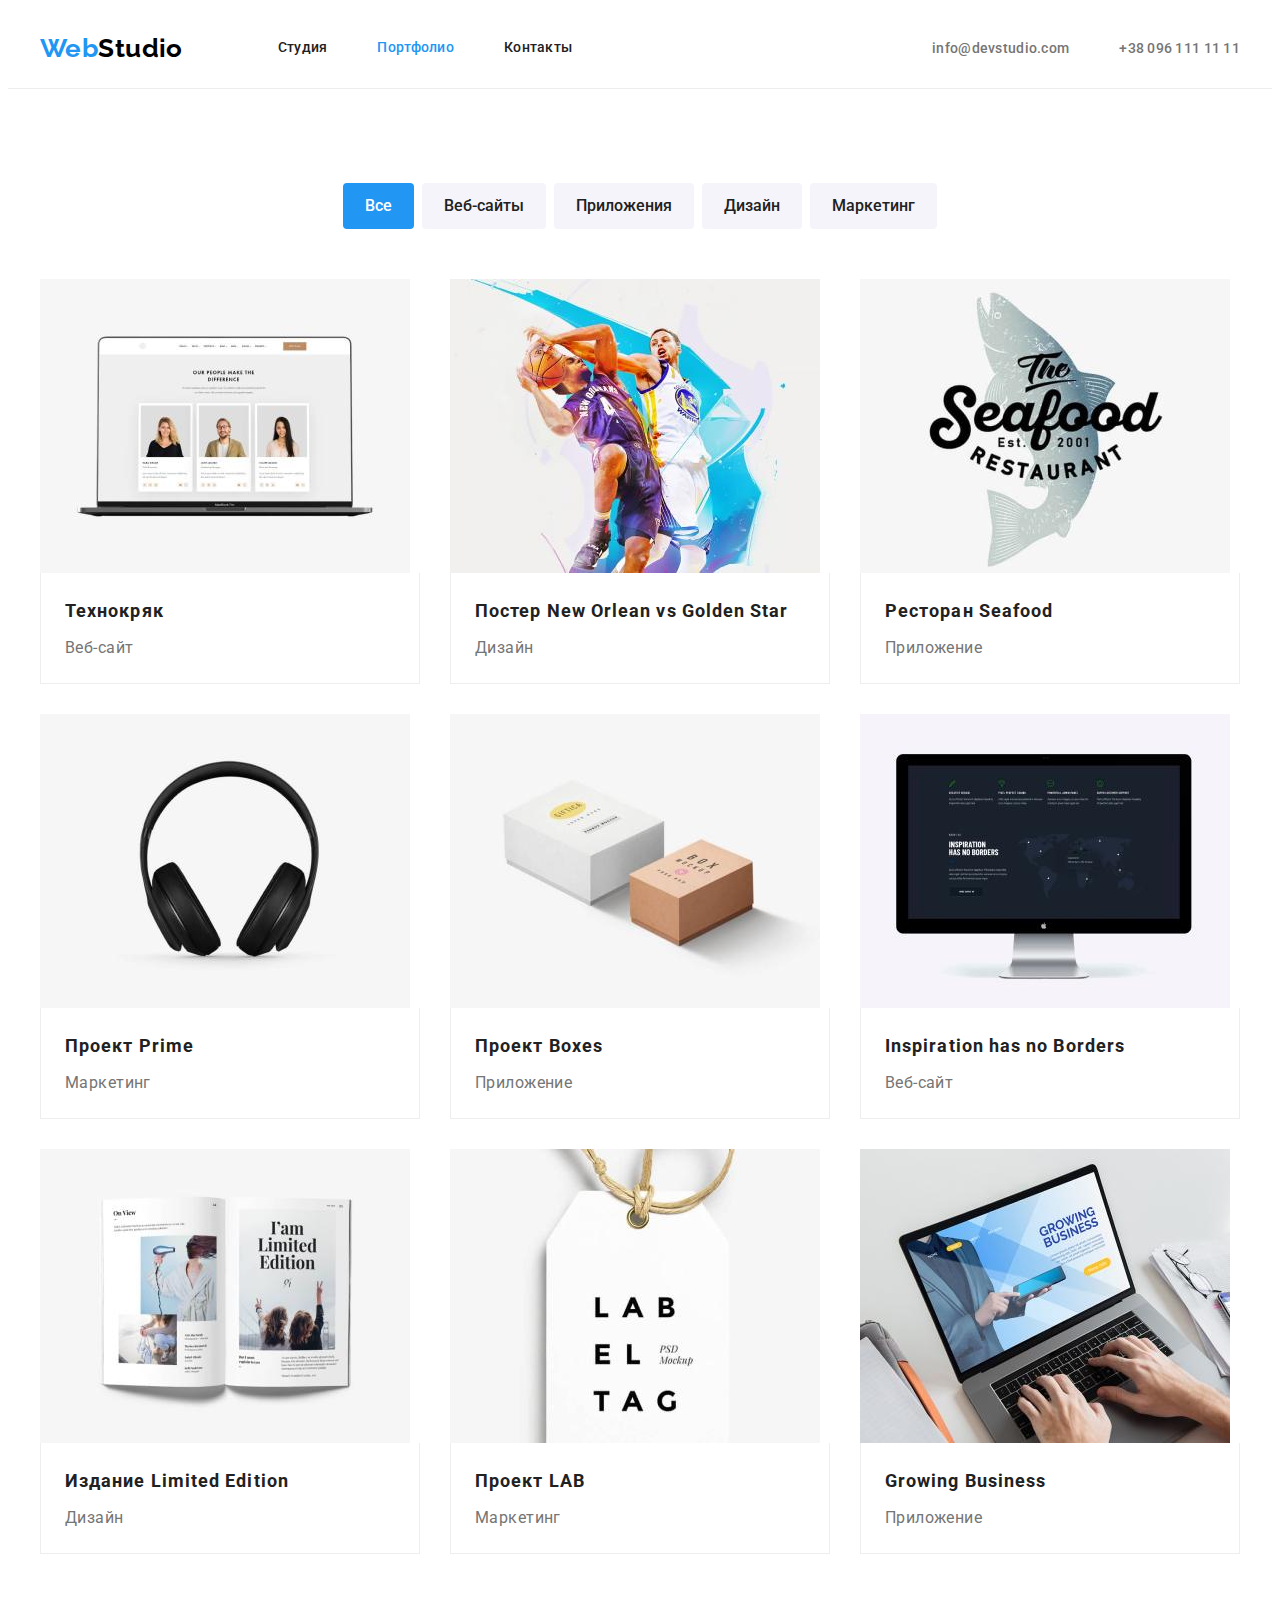
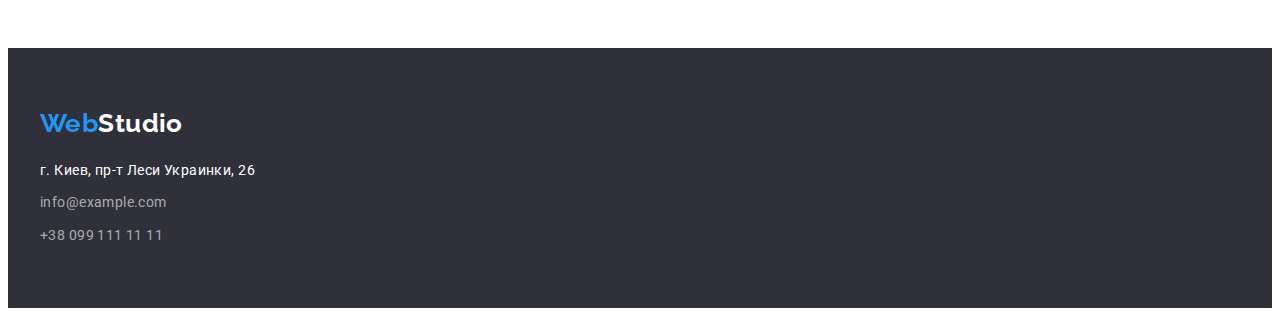
==== portfolio.html @ 662a6ba1 "Скопіювала файли попередньої роботи" ====
<!DOCTYPE html>
<html lang="ru">
  <head>
    <meta http-equiv="X-UA-Compatible" content="IE=edge" />
    <meta name="viewport" content="width=device-width, initial-scale=1.0" />
    <meta charset="UTF-8" />
    <title>Портфолио</title>
    <link rel="preconnect" href="https://fonts.googleapis.com" />
    <link rel="preconnect" href="https://fonts.gstatic.com" crossorigin />
    <link
      href="https://fonts.googleapis.com/css2?family=Raleway:wght@700&family=Roboto:wght@400;500;700;900&display=swap"
      rel="stylesheet"
    />
    <link
      rel="stylesheet"
      href="https://cdnjs.cloudflare.com/ajax/libs/modern-normalize/1.1.0/modern-normalize.min.css"
      integrity="sha512-wpPYUAdjBVSE4KJnH1VR1HeZfpl1ub8YT/NKx4PuQ5NmX2tKuGu6U/JRp5y+Y8XG2tV+wKQpNHVUX03MfMFn9Q=="
      crossorigin="anonymous"
      referrerpolicy="no-referrer"
    />
    <link rel="stylesheet" href="css/styles.css" />
  </head>

  <body>
    <header class="header">
      <div class="container header-container">
        <nav class="header-navigation">
          <a class="header-logo link" href="./index.html"
            >Web<span class="header-logo-black">Studio</span></a
          >
          <ul class="header-list list">
            <li class="header-item">
              <a class="header-link link" href="./index.html">Студия</a>
            </li>
            <li class="header-item">
              <a class="header-link link current" href="./portfolio.html"
                >Портфолио</a
              >
            </li>
            <li class="header-item">
              <a class="header-link link" href="">Контакты</a>
            </li>
          </ul>
        </nav>

        <ul class="header-contacts-list list">
          <li class="header-contacts-item">
            <a
              class="header-contacts-link link"
              href="mailto:info@devstudio.com"
              >info@devstudio.com</a
            >
          </li>
          <li class="header-contacts-item">
            <a class="header-contacts-link link" href="tel:+380961111111"
              >+38 096 111 11 11</a
            >
          </li>
        </ul>
      </div>
    </header>

    <main>
      <section class="projects section">
        <div class="container">
          <h1 class="visually-hidden">Портфолио Студии</h1>

          <h2 class="visually-hidden">Реализованные проекты</h2>

          <ul class="projects-btn-list list">
            <li class="projects-btn-item">
              <button class="projects-btn btn current" type="button">
                Все
              </button>
            </li>
            <li class="projects-btn-item">
              <button class="projects-btn btn" type="button">Веб-сайты</button>
            </li>
            <li class="projects-btn-item">
              <button class="projects-btn btn" type="button">Приложения</button>
            </li>
            <li class="projects-btn-item">
              <button class="projects-btn btn" type="button">Дизайн</button>
            </li>
            <li class="projects-btn-item">
              <button class="projects-btn btn" type="button">Маркетинг</button>
            </li>
          </ul>

          <ul class="projects-page-list list">
            <li class="projects-page-item">
              <a
                class="link"
                href=""
                target="_blank"
                rel="nofollow noopener noreferrer"
              >
                <img
                  src="./images/1-website-technocrack.jpg"
                  alt="Веб-сайт Технокряк"
                  width="370"
                  height="294"
                />
                <div class="projects-item-bottom">
                  <h3 class="projects-page-title">Технокряк</h3>
                  <p class="projects-page-text">Веб-сайт</p>
                </div>
              </a>
            </li>
            <li class="projects-page-item">
              <a
                class="link"
                href=""
                target="_blank"
                rel="nofollow noopener noreferrer"
              >
                <img
                  src="./images/2-design-poster.jpg"
                  alt="Дизайн постера"
                  width="370"
                  height="294"
                />
                <div class="projects-item-bottom">
                  <h3 class="projects-page-title">
                    Постер
                    <span lang="en">New Orlean vs Golden Star</span>
                  </h3>
                  <p class="projects-page-text">Дизайн</p>
                </div>
              </a>
            </li>
            <li class="projects-page-item">
              <a
                class="link"
                href=""
                target="_blank"
                rel="nofollow noopener noreferrer"
              >
                <img
                  src="./images/3-app-restaurant.jpg"
                  alt="Приложение ресторана"
                  width="370"
                  height="294"
                />
                <div class="projects-item-bottom">
                  <h3 class="projects-page-title">
                    Ресторан
                    <span lang="en">Seafood</span>
                  </h3>
                  <p class="projects-page-text">Приложение</p>
                </div>
              </a>
            </li>
            <li class="projects-page-item">
              <a
                class="link"
                href=""
                target="_blank"
                rel="nofollow noopener noreferrer"
              >
                <img
                  src="./images/4-marketing-project-prime.jpg"
                  alt="Маркетинг пректа"
                  width="370"
                  height="294"
                />
                <div class="projects-item-bottom">
                  <h3 class="projects-page-title">
                    Проект
                    <span lang="en">Prime</span>
                  </h3>
                  <p class="projects-page-text">Маркетинг</p>
                </div>
              </a>
            </li>
            <li class="projects-page-item">
              <a
                class="link"
                href=""
                target="_blank"
                rel="nofollow noopener noreferrer"
              >
                <img
                  src="./images/5-app-project-boxes.jpg"
                  alt="Приложение проекта"
                  width="370"
                  height="294"
                />
                <div class="projects-item-bottom">
                  <h3 class="projects-page-title">
                    Проект
                    <span lang="en">Boxes</span>
                  </h3>
                  <p class="projects-page-text">Приложение</p>
                </div>
              </a>
            </li>
            <li class="projects-page-item">
              <a
                class="link"
                href=""
                target="_blank"
                rel="nofollow noopener noreferrer"
              >
                <img
                  src="./images/6-website-inspiration.jpg"
                  alt="Веб-сайт Натхнення"
                  width="370"
                  height="294"
                />
                <div class="projects-item-bottom">
                  <h3 class="projects-page-title" lang="en">
                    Inspiration has no Borders
                  </h3>
                  <p class="projects-page-text">Веб-сайт</p>
                </div>
              </a>
            </li>
            <li class="projects-page-item">
              <a
                class="link"
                href=""
                target="_blank"
                rel="nofollow noopener noreferrer"
              >
                <img
                  src="./images/7-design-editions.jpg"
                  alt="Дизайн Издания"
                  width="370"
                  height="294"
                />
                <div class="projects-item-bottom">
                  <h3 class="projects-page-title">
                    Издание
                    <span lang="en">Limited Edition</span>
                  </h3>
                  <p class="projects-page-text">Дизайн</p>
                </div>
              </a>
            </li>
            <li class="projects-page-item">
              <a
                class="link"
                href=""
                target="_blank"
                rel="nofollow noopener noreferrer"
              >
                <img
                  src="./images/8-marketing-project-lab.jpg"
                  alt="Маркетинг проекта"
                  width="370"
                  height="294"
                />
                <div class="projects-item-bottom">
                  <h3 class="projects-page-title">
                    Проект
                    <span lang="en">LAB</span>
                  </h3>
                  <p class="projects-page-text">Маркетинг</p>
                </div>
              </a>
            </li>
            <li class="projects-page-item">
              <a
                class="link"
                href=""
                target="_blank"
                rel="nofollow noopener noreferrer"
              >
                <img
                  src="./images/9-app-growing-business.jpg"
                  alt="Приложение для роста бизнеса"
                  width="370"
                  height="294"
                />
                <div class="projects-item-bottom">
                  <h3 class="projects-page-title" lang="en">
                    Growing Business
                  </h3>
                  <p class="projects-page-text">Приложение</p>
                </div>
              </a>
            </li>
          </ul>
        </div>
      </section>
    </main>

    <footer class="footer">
      <div class="container">
        <a class="footer-logo link" href="./index.html"
          >Web<span class="footer-logo-white">Studio</span></a
        >

        <address class="footer-address">
          <ul class="footer-list list">
            <li class="footer-item">
              <a
                class="footer-address-link link"
                href=""
                target="_blank"
                rel="noopener noreferrer"
                >г. Киев, пр-т Леси Украинки, 26</a
              >
            </li>
            <li class="footer-item">
              <a
                class="footer-contacts-link link"
                href="mailto:info@example.com"
                >info@example.com</a
              >
            </li>
            <li class="footer-item">
              <a class="footer-contacts-link link" href="tel:+380991111111"
                >+38 099 111 11 11</a
              >
            </li>
          </ul>
        </address>
      </div>
    </footer>
  </body>
</html>
---- css/styles.css ----
:root {
        --primary-title-color: #212121;
        --secondary-title-color: #FFFFFF;
        --primary-text-color: #757575;
        --secondary-text-color: #212121;
        --white-text-color: #FFFFFF;
        --footer-contacts-color: rgba(255, 255, 255, 0.6);
        --accent-color: #2196F3;
        --primary-background-color: #FFFFFF;
        --secondary-background-color: #2F303A;
        --third-background-color:#F5F4FA;
    }

    body {
        font-family: 'Roboto', sans-serif;
        font-size: 14px;
        letter-spacing: 0.03em;
        background-color: var(--primary-background-color);
        color: var(--primary-text-color);
    }

    h1,
    h2,
    h3,
    h4,
    h5,
    h6,
    p {
        margin: 0;
    }

    ul {
        margin: 0;
        padding-left: 0;
    }

    img {
        display: block;
        /*max-width: 100%;*/
    }

    .link {
        text-decoration: none;
    }

    .list {
        list-style: none;
    }

    .visually-hidden {
        position: absolute;
        width: 1px;
        height: 1px;
        margin: -1px;
        padding: 0;
        overflow: hidden;
        border: 0;
        clip: rect(0 0 0 0);
    }

    .container {
        width: 1200px;
        padding: 0 15px;
        margin: 0 auto;
    }

    .btn {
        font-family: inherit;
        font-size: 16px;
        border: none;
        cursor: pointer;
        border-radius: 4px;
    }

    .section-title {
        font-weight: 700;
        font-size: 36px;
        line-height: 1.17;
        text-align: center;
    }

    .section {
        padding-top: 94px;
        padding-bottom: 94px;
    }




    /*--------------------------!* Header *!----------------------------*/

   .header {
       border-bottom: 1px solid #ECECEC;
   }

    .header-container {
        display: flex;
        align-items: center;
    }

    .header-navigation {
        display: flex;
        align-items: center;
    }

    .header-list {
        display: flex;
    }

    .header-item:not(:last-child) {
        margin-right: 50px;
    }

    .header-logo {
        font-family:'Raleway', sans-serif;
        font-weight: 700;
        font-size: 26px;
        line-height: 1.19;
        color: var(--accent-color);
        margin-right: 95px;
    }

    .header-logo-black {
        color: #000000;
    }

    .header-link {
        padding-top: 32px;
        padding-bottom: 32px;
        display: block;

        font-weight: 500;
        line-height: 1.14;
        letter-spacing: 0.02em;
        color: var(--secondary-text-color);
    }

    .header-link:hover,
    .header-link:focus {
        color: var(--accent-color);
    }

    .header-list .link.current {
        color: var(--accent-color);
    }


    .header-contacts-list {
        display: flex;
        margin-left: auto;
    }

    .header-contacts-item:not(:last-child) {
        margin-right: 50px;
    }

    .header-contacts-link {
        padding-top: 32px;
        padding-bottom: 32px;

        font-weight: 500;
        line-height: 1.14;
        letter-spacing: 0.02em;
        color: var(--primary-text-color);
    }

    .header-contacts-link:hover,
    .header-contacts-link:focus {
        color: var(--accent-color);
    }


    /*-------------------------!* Hero *!--------------------------*/

    .hero {
        padding: 200px 0;

        background-color: var(--secondary-background-color);
    }

    .hero-container {
        display: flex;
        flex-direction: column;
        text-align: center;
        align-items: center;
    }

    .hero-title {
        font-weight: 900;
        font-size: 44px;
        line-height: 1.36;
        letter-spacing: 0.06em;
        text-transform: uppercase;
        color: var(--secondary-title-color);
        margin-bottom: 30px;
        max-width: 700px;
    }

    .hero-primary-btn {
        padding: 10px 32px;
        font-weight: 700;
        line-height: 1.87;
        letter-spacing: 0.06em;
        background-color: var(--accent-color);
        box-shadow: 0 4px 4px rgba(0, 0, 0, 0.15);
        color: var(--white-text-color);

    }


    /*-------------------------!* Preference *!--------------------------*/



    .preference-list {
        display: flex;
        flex-wrap: wrap;
        margin-left: -30px;
        margin-top: -30px;
    }


    .preference-item {
        flex-basis: calc(100% / 4 - 30px);
        margin-left: 30px;
        margin-top: 30px;
    }


    .preference-title {
        font-weight: 700;
        line-height: 1.14;
        margin-bottom: 10px;
        text-transform: uppercase;
        color: var(--primary-title-color);
    }

    .preference-text {
        line-height: 1.71;
    }



    /*-------------------------!* About *!--------------------------*/


    .about {
        padding-top: 0;
    }

    .about-title {
        color: var(--primary-title-color);
        margin-bottom: 50px;
    }

    .about-list {
        display: flex;
        flex-wrap: wrap;
        margin-left: -30px;
        margin-top: -30px;
    }

    .about-item {
        flex-basis: calc(100% / 3 - 30px);
        margin-left: 30px;
        margin-top: 30px;
    }



    /*-------------------------!* Team *!--------------------------*/


    .team {
        background-color: var(--third-background-color);
    }

    .team-title {
        margin-bottom: 50px;
        color: var(--primary-title-color);
    }

    .team-list {
        display: flex;
        flex-wrap: wrap;
        margin-left: -30px;
        margin-top: -30px;
    }

    .team-item {
        flex-basis: calc(100% / 4 - 30px);
        background-color: var(--primary-background-color);
        box-shadow: 0px 1px 3px rgba(0, 0, 0, 0.12), 0px 1px 1px rgba(0, 0, 0, 0.14), 0px 2px 1px rgba(0, 0, 0, 0.2);
        border-radius: 0px 0px 4px 4px;

        margin-left: 30px;
        margin-top: 30px;
    }

    .team-item-bottom {
        padding-top: 30px;
        padding-bottom: 30px;
    }

    .team-item-title {
        font-weight: 500;
        font-size: 16px;
        line-height: 1.19;
        text-align: center;
        color: var(--primary-title-color);
        margin-bottom: 10px;
    }

    .team-text-profession {
        font-size: 16px;
        line-height: 1.19;
        text-align: center;

    }


    /*-------------------------!* Footer *!--------------------------*/


        .footer {
           background-color: var(--secondary-background-color);
            padding-top: 60px;
            padding-bottom: 60px;
        }


        .footer-logo {
            font-family: Raleway, sans-serif;
            font-weight: 700;
            font-size: 26px;
            line-height: 1.19;
            color: var(--accent-color);
            display: block;
            margin-bottom: 20px;
        }


        .footer-logo-white {
            color: var(--white-text-color);
        }

        .footer-address {
            font-style: normal;
        }


        .footer .footer-address-link {
            line-height: 1.71;
            color: var(--white-text-color)
        }

        .footer-address-link:hover, .footer-contacts-link:hover,
        .footer-address-link:focus, .footer-contacts-link:focus {
            color: var(--accent-color);
        }

        .footer-contacts-link {
            line-height: 1.71;
            color: var(--footer-contacts-color)
        }

    .footer-item:not(:last-child) {
        margin-bottom: 9px;
    }




    /*-------------------------!* Projects *!--------------------------*/

    /*------------!* Projects btn *!------------*/

        .projects-navigation{
            display: flex;
            justify-content: center;
        }

        .projects-btn-list {
            display: flex;
            justify-content: center;
            margin-bottom: 50px;
        }

        .projects-btn-item:not(:last-child) {
            margin-right: 8px;
        }


        .projects-btn {
            padding: 10px 22px;
            font-style: inherit;
            font-weight: 500;
            font-size: 16px;
            line-height: 1.62;
            text-align: center;
            color: var(--secondary-text-color);
            background-color: #F5F4FA;
        }

        .projects-btn:hover,
        .projects-btn:focus {
            color: var(--white-text-color);
            background-color: var(--accent-color);
            box-shadow: 0 3px 1px rgba(0, 0, 0, 0.1), 0 1px 2px rgba(0, 0, 0, 0.08), 0 2px 2px rgba(0, 0, 0, 0.12);
        }

         .projects-btn-list .btn.current {
             color: var(--white-text-color);
             background-color: var(--accent-color);
    }




    /*------------!* Projects page *!------------*/


    .projects-page-list {
        display: flex;
        flex-wrap: wrap;

        margin-left: -30px;
        margin-top: -30px;
    }


    .projects-page-item {
        flex-basis: calc(100% / 3 - 30px);

        margin-left: 30px;
        margin-top: 30px;
    }


    .projects-item-bottom {
        padding: 20px 24px;
        border: 1px solid #EEEEEE;
        border-top: none;
    }

    .projects-page-title {
        font-weight: 700;
        font-size: 18px;
        line-height: 2;
        letter-spacing: 0.06em;
        color: var(--primary-title-color);
        margin-bottom: 4px;
    }

    .projects-page-text {
        font-size: 16px;
        line-height: 1.87;
        color: var(--primary-text-color);
    }
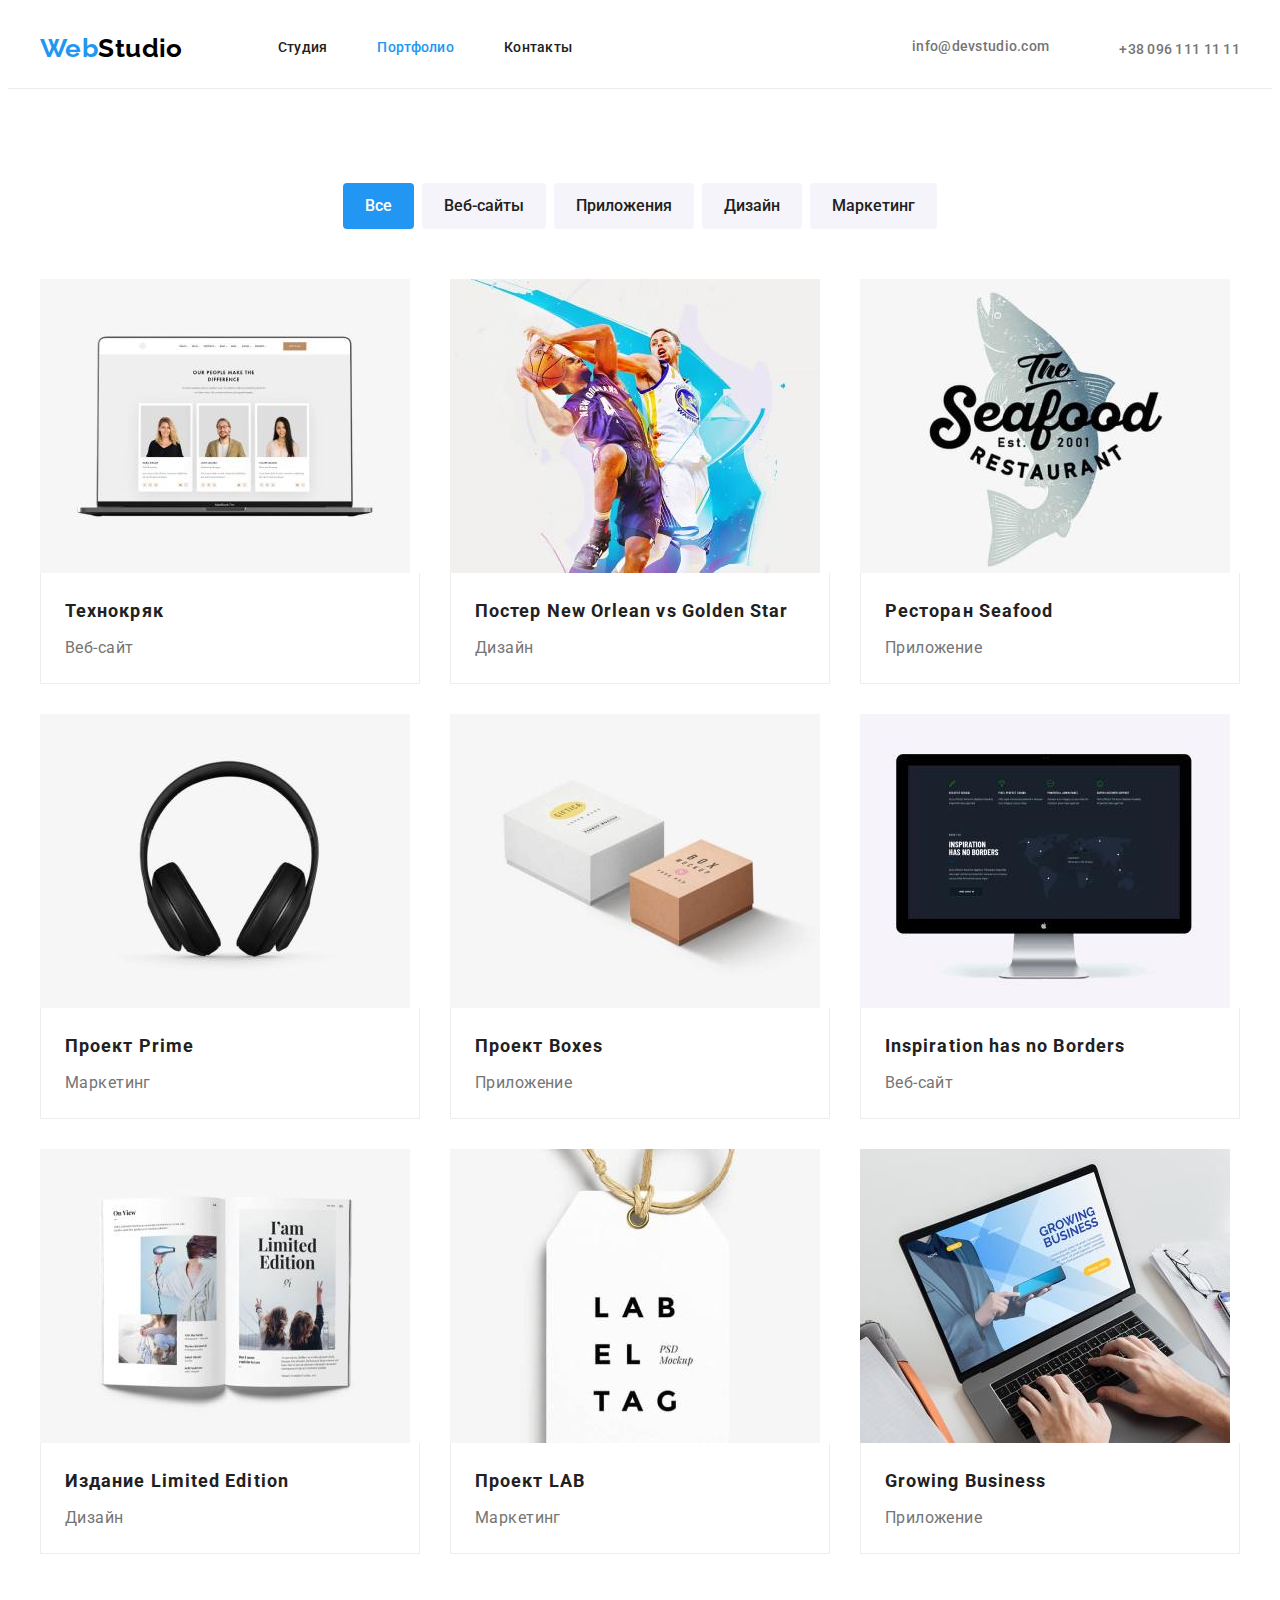
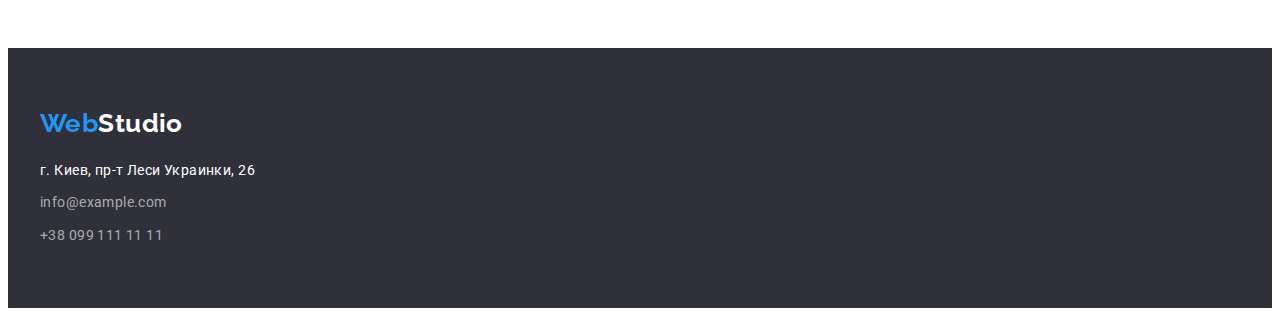
==== commit e67d200a: "Finished Clients" ====
--- a/portfolio.html
+++ b/portfolio.html
@@ -48,12 +48,18 @@
             <a
               class="header-contacts-link link"
               href="mailto:info@devstudio.com"
-              >info@devstudio.com</a
+              >
+              <svg class="header-icon-envelope" width="16" height="12">
+                <use href="./images/icons.svg#envelope"></use>
+              </svg>info@devstudio.com</a
             >
           </li>
           <li class="header-contacts-item">
             <a class="header-contacts-link link" href="tel:+380961111111"
-              >+38 096 111 11 11</a
+              >
+              <svg class="header-icon-smartphone" width="10" height="16">
+                <use href="./images/icons.svg#smartphone"></use>
+              </svg>+38 096 111 11 11</a
             >
           </li>
         </ul>
@@ -262,7 +268,7 @@
             </li>
             <li class="projects-page-item">
               <a
-                class="link"
+                class="projects-page-link link"
                 href=""
                 target="_blank"
                 rel="nofollow noopener noreferrer"
--- a/css/styles.css
+++ b/css/styles.css
@@ -154,6 +154,16 @@
         margin-right: 50px;
     }
 
+    .header-icon-envelope {
+        margin-right: 10px;
+        fill: currentColor;
+    }
+
+    .header-icon-smartphone {
+        margin-right: 10px;
+        fill: currentColor;
+    }
+
     .header-contacts-link {
         padding-top: 32px;
         padding-bottom: 32px;
@@ -174,6 +184,15 @@
 
     .hero {
         padding: 200px 0;
+
+        max-width: 1600px;
+        height: 600px;
+        margin-left: auto;
+        margin-right: auto;
+        background-image: linear-gradient( rgba(47, 48, 58, 0.4), rgba(47, 48, 58, 0.4)), url(../images/hero-bg.jpg);
+        background-repeat: no-repeat;
+        background-position: center;
+        background-size: cover;
 
         background-color: var(--secondary-background-color);
     }
@@ -219,11 +238,28 @@
         margin-top: -30px;
     }
 
+    /*.preference-icon-svg {*/
+    /*}*/
 
     .preference-item {
         flex-basis: calc(100% / 4 - 30px);
         margin-left: 30px;
         margin-top: 30px;
+    }
+
+    .preference-icon {
+        display: flex;
+        align-items: center;
+        justify-content: center;
+        height: 120px;
+        background-color: var(--third-background-color);
+        border-radius: 4px;
+        margin-bottom: 30px;
+    }
+
+    .preference-icon-svg {
+        width: 70px;
+        height: 70px;
     }
 
 
@@ -290,8 +326,8 @@
     .team-item {
         flex-basis: calc(100% / 4 - 30px);
         background-color: var(--primary-background-color);
-        box-shadow: 0px 1px 3px rgba(0, 0, 0, 0.12), 0px 1px 1px rgba(0, 0, 0, 0.14), 0px 2px 1px rgba(0, 0, 0, 0.2);
-        border-radius: 0px 0px 4px 4px;
+        box-shadow: 0 1px 3px rgba(0, 0, 0, 0.12), 0 1px 1px rgba(0, 0, 0, 0.14), 0 2px 1px rgba(0, 0, 0, 0.2);
+        border-radius: 0 0 4px 4px;
 
         margin-left: 30px;
         margin-top: 30px;
@@ -315,8 +351,95 @@
         font-size: 16px;
         line-height: 1.19;
         text-align: center;
-
-    }
+        margin-bottom: 16px;
+    }
+
+    .social-list {
+        display: flex;
+        justify-content: center;
+    }
+
+    .social-item + .social-item {
+        margin-left: 10px;
+    }
+
+    .social-item {
+        width: 44px;
+        height: 44px;
+    }
+
+    .social-link {
+        width: 100%;
+        height: 100%;
+        border-radius: 50%;
+        background-color: var(--primary-background-color);
+
+        display: flex;
+        align-items: center;
+        justify-content: center;
+    }
+
+    .social-link:hover,
+    .social-link:focus {
+        background-color: var(--accent-color);
+        }
+
+    .social-link:hover .social-icon,
+    .social-link:focus .social-icon {
+        fill: #ffffff;
+    }
+
+        .social-icon {
+            fill: #AFB1B8;
+        }
+
+    /*-------------------------!* Clients *!--------------------------*/
+
+
+    .clients-title {
+        color: var(--primary-title-color);
+        margin-bottom: 50px;
+    }
+
+    .clients-list {
+        display: flex;
+        flex-wrap: wrap;
+        margin-left: -30px;
+        margin-bottom: -30px;
+    }
+
+    .clients-item {
+        flex-basis: calc(100% / 6 - 30px);
+    }
+
+    .clients-link {
+        display: flex;
+        align-items: center;
+        justify-content: center;
+        width: 170px;
+        height: 92px;
+        border: 1px solid #AFB1B8;
+        border-radius: 4px;
+        margin-left: 30px;
+        margin-bottom: 30px;
+    }
+
+    .clients-link:hover,
+    .clients-link:focus {
+        border: 1px solid var(--accent-color);
+        /*background-color: transparent;*/
+    }
+
+    .clients-link:hover .clients-icon,
+    .clients-link:focus .clients-icon {
+        fill: var(--accent-color);
+    }
+
+    .clients-icon {
+        fill: #AFB1B8;
+    }
+
+
 
 
     /*-------------------------!* Footer *!--------------------------*/
@@ -436,6 +559,14 @@
         margin-top: 30px;
     }
 
+    .projects-page-item:hover {
+        box-shadow: 0 1px 1px rgba(0, 0, 0, 0.12), 0 4px 4px rgba(0, 0, 0, 0.06), 1px 4px 6px rgba(0, 0, 0, 0.16);
+    }
+
+    /*.projects-page-link:hover {*/
+    /*    box-shadow: 0 1px 1px rgba(0, 0, 0, 0.12), 0 4px 4px rgba(0, 0, 0, 0.06), 1px 4px 6px rgba(0, 0, 0, 0.16);*/
+    /*}*/
+
 
     .projects-item-bottom {
         padding: 20px 24px;
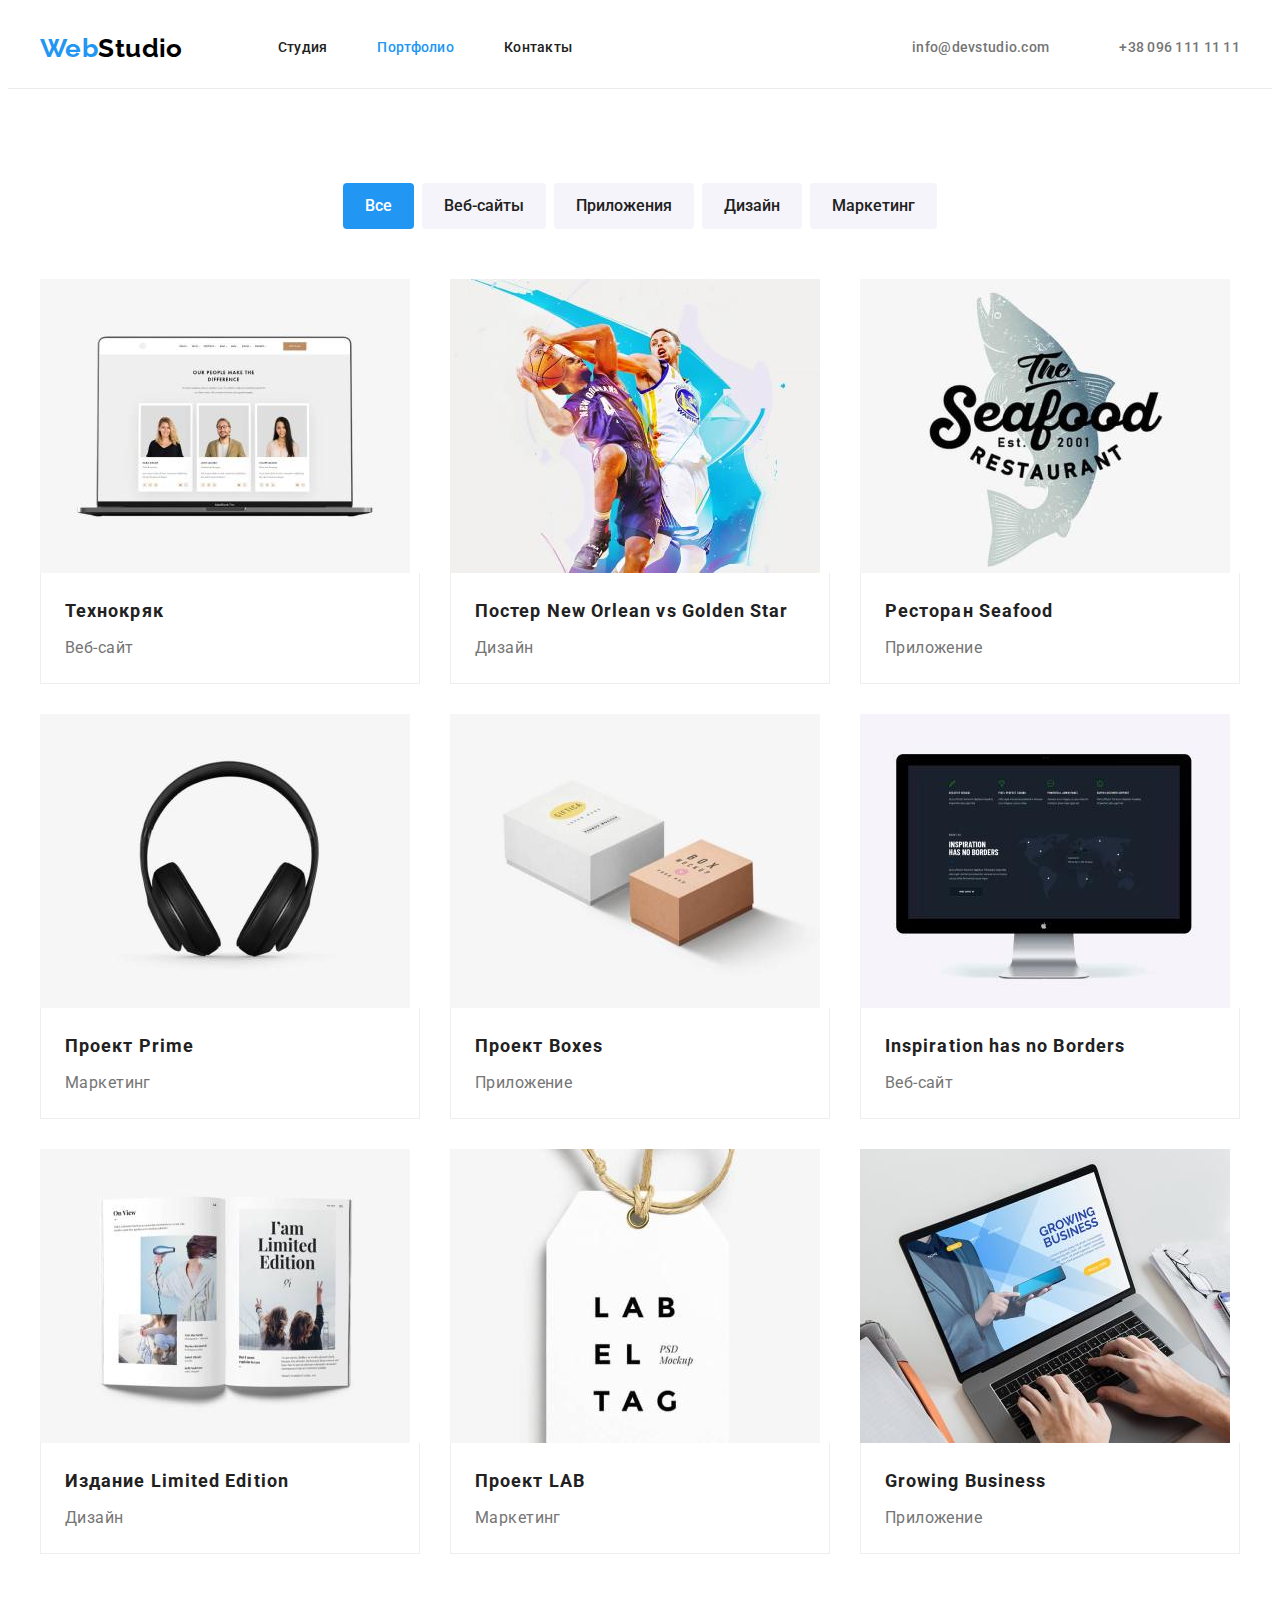
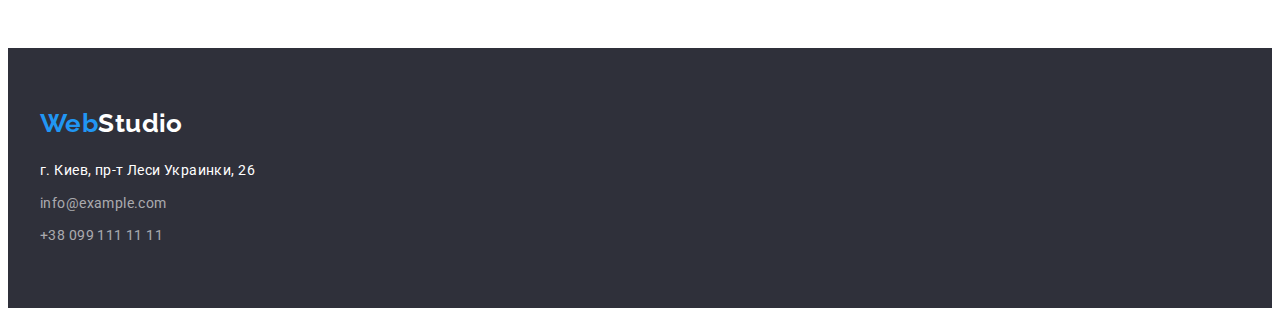
==== commit 708fde84: "Майже завершила" ====
--- a/portfolio.html
+++ b/portfolio.html
@@ -48,18 +48,19 @@
             <a
               class="header-contacts-link link"
               href="mailto:info@devstudio.com"
-              >
+            >
               <svg class="header-icon-envelope" width="16" height="12">
                 <use href="./images/icons.svg#envelope"></use>
-              </svg>info@devstudio.com</a
+              </svg>
+              info@devstudio.com</a
             >
           </li>
           <li class="header-contacts-item">
-            <a class="header-contacts-link link" href="tel:+380961111111"
-              >
+            <a class="header-contacts-link link" href="tel:+380961111111">
               <svg class="header-icon-smartphone" width="10" height="16">
                 <use href="./images/icons.svg#smartphone"></use>
-              </svg>+38 096 111 11 11</a
+              </svg>
+              +38 096 111 11 11</a
             >
           </li>
         </ul>
@@ -96,7 +97,7 @@
           <ul class="projects-page-list list">
             <li class="projects-page-item">
               <a
-                class="link"
+                class="projects-page-link link"
                 href=""
                 target="_blank"
                 rel="nofollow noopener noreferrer"
@@ -115,7 +116,7 @@
             </li>
             <li class="projects-page-item">
               <a
-                class="link"
+                class="projects-page-link link"
                 href=""
                 target="_blank"
                 rel="nofollow noopener noreferrer"
@@ -137,7 +138,7 @@
             </li>
             <li class="projects-page-item">
               <a
-                class="link"
+                class="projects-page-link link"
                 href=""
                 target="_blank"
                 rel="nofollow noopener noreferrer"
@@ -159,7 +160,7 @@
             </li>
             <li class="projects-page-item">
               <a
-                class="link"
+                class="projects-page-link link"
                 href=""
                 target="_blank"
                 rel="nofollow noopener noreferrer"
@@ -181,7 +182,7 @@
             </li>
             <li class="projects-page-item">
               <a
-                class="link"
+                class="projects-page-link link"
                 href=""
                 target="_blank"
                 rel="nofollow noopener noreferrer"
@@ -203,7 +204,7 @@
             </li>
             <li class="projects-page-item">
               <a
-                class="link"
+                class="projects-page-link link"
                 href=""
                 target="_blank"
                 rel="nofollow noopener noreferrer"
@@ -224,7 +225,7 @@
             </li>
             <li class="projects-page-item">
               <a
-                class="link"
+                class="projects-page-link link"
                 href=""
                 target="_blank"
                 rel="nofollow noopener noreferrer"
@@ -246,7 +247,7 @@
             </li>
             <li class="projects-page-item">
               <a
-                class="link"
+                class="projects-page-link link"
                 href=""
                 target="_blank"
                 rel="nofollow noopener noreferrer"
--- a/css/styles.css
+++ b/css/styles.css
@@ -147,8 +147,10 @@
 
     .header-contacts-list {
         display: flex;
+        align-items: center;
         margin-left: auto;
     }
+
 
     .header-contacts-item:not(:last-child) {
         margin-right: 50px;
@@ -165,6 +167,7 @@
     }
 
     .header-contacts-link {
+        display: flex;
         padding-top: 32px;
         padding-bottom: 32px;
 
@@ -492,6 +495,67 @@
     }
 
 
+    /*.footer-social {*/
+    /*    !*display: block;*!*/
+    /*    !*flex-direction: column;*!*/
+
+    /*    !*display: flex;*!*/
+    /*    !*align-items: baseline;*!*/
+    /*    text-align: left;*/
+    /*}*/
+
+
+    .footer-social-title {
+        display: block;
+        text-align: left;
+        margin-bottom: 20px;
+
+        font-weight: 700;
+        font-size: 14px;
+        line-height: 1.14;
+        text-transform: uppercase;
+        color: var(--secondary-title-color)
+
+
+    }
+
+    .footer-social-list {
+        display: flex;
+        /*justify-content: center;*/
+        padding: 0;
+    }
+
+    .footer-social-item + .footer-social-item {
+        margin-left: 10px;
+    }
+
+    .footer-social-item {
+        width: 44px;
+        height: 44px;
+    }
+
+    .footer-social-link {
+        width: 100%;
+        height: 100%;
+        border-radius: 50%;
+        background-color: rgba(255, 255, 255, 0.1);
+        display: flex;
+        align-items: center;
+        justify-content: center;
+    }
+
+    .footer-social-link:hover,
+    .footer-social-link:focus {
+        background-color: var(--accent-color);
+    }
+
+    .footer-social-icon {
+        fill: var(--white-text-color);
+    }
+
+
+
+
 
 
     /*-------------------------!* Projects *!--------------------------*/
@@ -559,13 +623,15 @@
         margin-top: 30px;
     }
 
-    .projects-page-item:hover {
-        box-shadow: 0 1px 1px rgba(0, 0, 0, 0.12), 0 4px 4px rgba(0, 0, 0, 0.06), 1px 4px 6px rgba(0, 0, 0, 0.16);
-    }
-
-    /*.projects-page-link:hover {*/
+    /*.projects-page-item:hover {*/
     /*    box-shadow: 0 1px 1px rgba(0, 0, 0, 0.12), 0 4px 4px rgba(0, 0, 0, 0.06), 1px 4px 6px rgba(0, 0, 0, 0.16);*/
     /*}*/
+
+    .projects-page-link:hover,
+    .projects-page-link:focus {
+        display: block;
+        box-shadow: 0 1px 1px rgba(0, 0, 0, 0.12), 0 4px 4px rgba(0, 0, 0, 0.06), 1px 4px 6px rgba(0, 0, 0, 0.16);
+    }
 
 
     .projects-item-bottom {
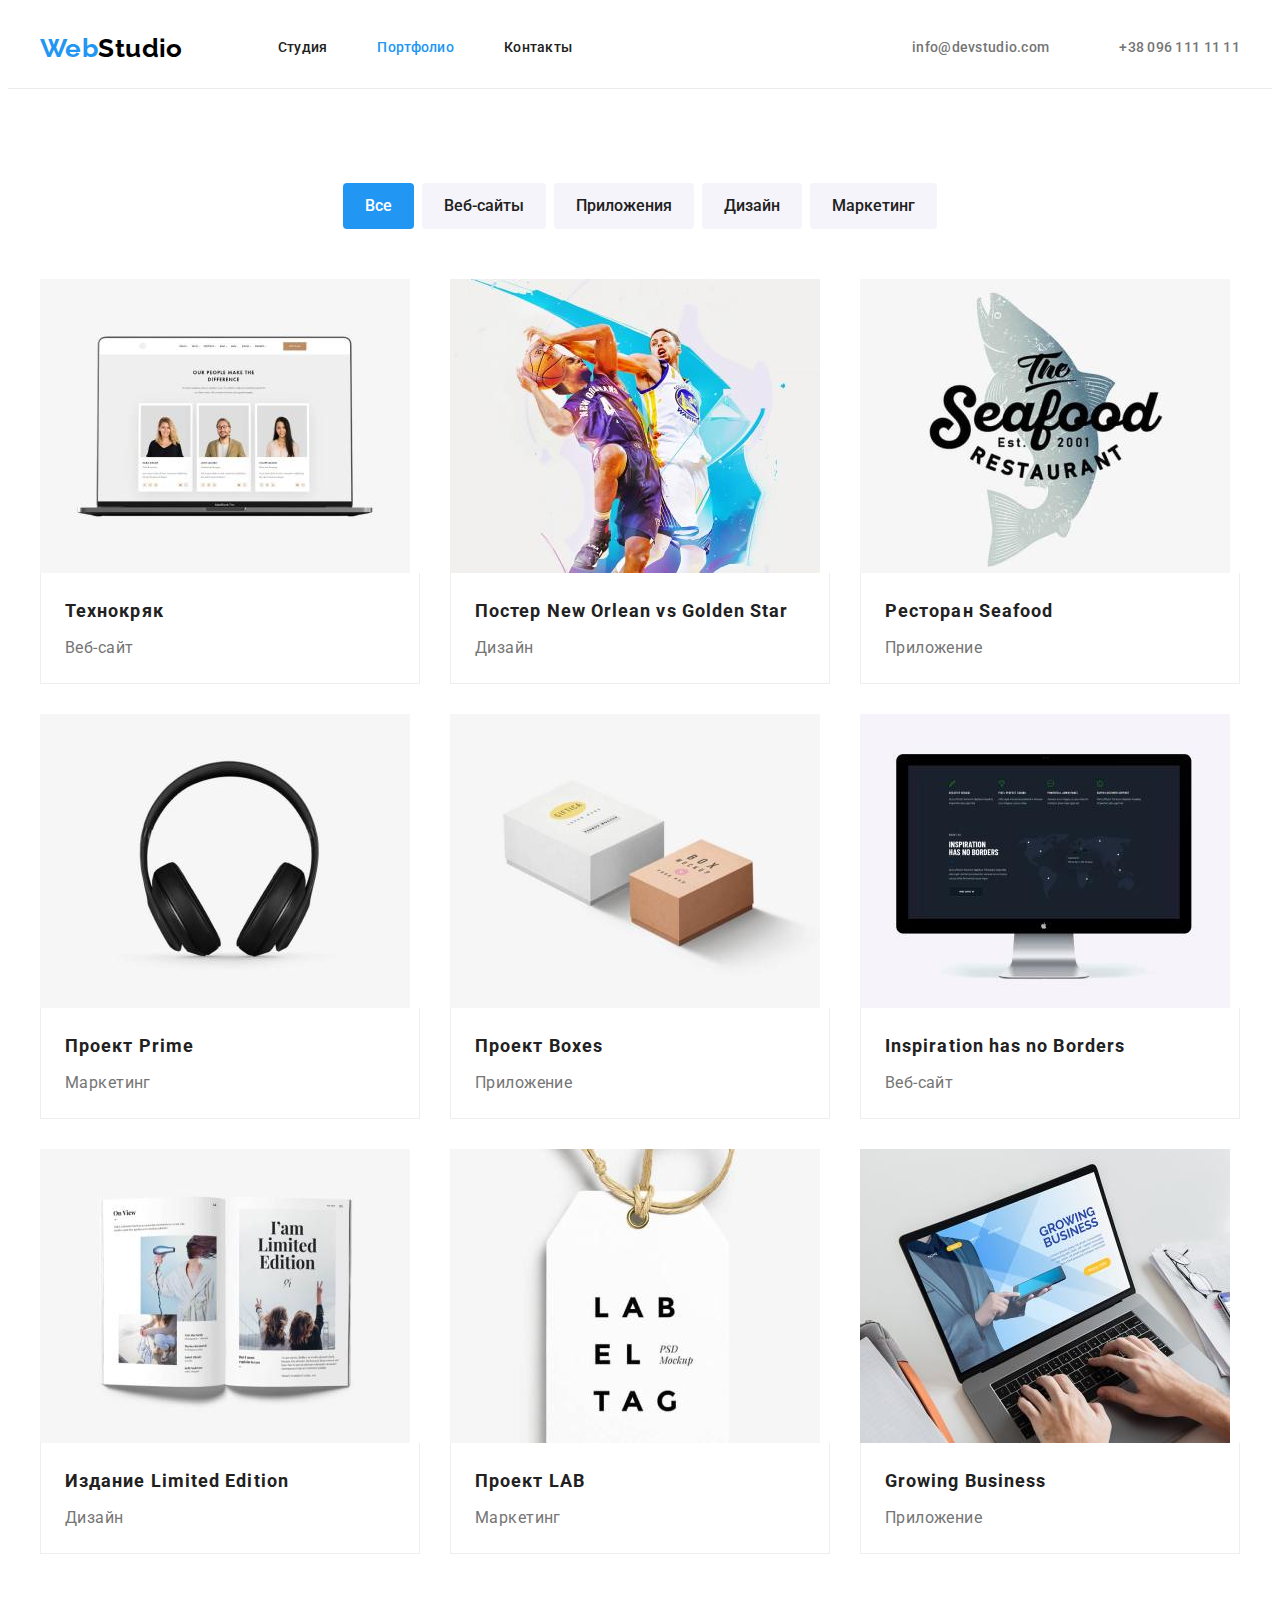
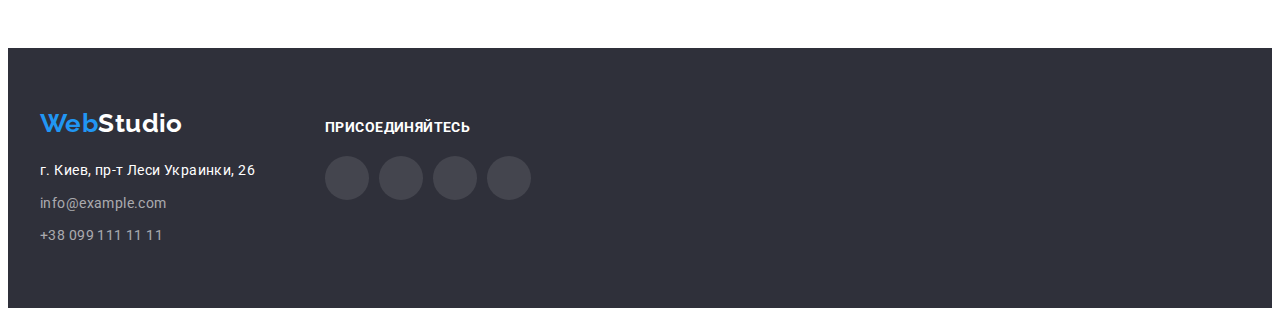
==== commit b4ce1b5f: "Finished" ====
--- a/portfolio.html
+++ b/portfolio.html
@@ -294,36 +294,73 @@
     </main>
 
     <footer class="footer">
-      <div class="container">
-        <a class="footer-logo link" href="./index.html"
-          >Web<span class="footer-logo-white">Studio</span></a
-        >
-
-        <address class="footer-address">
-          <ul class="footer-list list">
-            <li class="footer-item">
-              <a
-                class="footer-address-link link"
-                href=""
-                target="_blank"
-                rel="noopener noreferrer"
-                >г. Киев, пр-т Леси Украинки, 26</a
-              >
-            </li>
-            <li class="footer-item">
-              <a
-                class="footer-contacts-link link"
-                href="mailto:info@example.com"
-                >info@example.com</a
-              >
-            </li>
-            <li class="footer-item">
-              <a class="footer-contacts-link link" href="tel:+380991111111"
-                >+38 099 111 11 11</a
-              >
+      <div class="footer-contacts container">
+        <div>
+          <a class="footer-logo link" href="./index.html"
+            >Web<span class="footer-logo-white">Studio</span></a
+          >
+
+          <address class="footer-address">
+            <ul class="footer-list list">
+              <li class="footer-item">
+                <a
+                  class="footer-address-link link"
+                  href=""
+                  target="_blank"
+                  rel="noopener noreferrer"
+                  >г. Киев, пр-т Леси Украинки, 26</a
+                >
+              </li>
+              <li class="footer-item">
+                <a
+                  class="footer-contacts-link link"
+                  href="mailto:info@example.com"
+                  >info@example.com</a
+                >
+              </li>
+              <li class="footer-item">
+                <a class="footer-contacts-link link" href="tel:+380991111111"
+                  >+38 099 111 11 11
+                </a>
+              </li>
+            </ul>
+          </address>
+        </div>
+
+        <div class="footer-social">
+          <h3 class="footer-social-title">Присоединяйтесь</h3>
+
+          <ul class="footer-social-list list">
+            <li class="footer-social-item">
+              <a href="" class="footer-social-link link">
+                <svg class="footer-social-icon" width="20" height="20">
+                  <use href="./images/icons.svg#instagram"></use>
+                </svg>
+              </a>
+            </li>
+            <li class="footer-social-item">
+              <a href="" class="footer-social-link link">
+                <svg class="footer-social-icon" width="20" height="20">
+                  <use href="./images/icons.svg#twitter"></use>
+                </svg>
+              </a>
+            </li>
+            <li class="footer-social-item">
+              <a href="" class="footer-social-link link">
+                <svg class="footer-social-icon" width="20" height="20">
+                  <use href="./images/icons.svg#facebook"></use>
+                </svg>
+              </a>
+            </li>
+            <li class="footer-social-item">
+              <a href="" class="footer-social-link link">
+                <svg class="footer-social-icon" width="20" height="20">
+                  <use href="./images/icons.svg#linkedin"></use>
+                </svg>
+              </a>
             </li>
           </ul>
-        </address>
+        </div>
       </div>
     </footer>
   </body>
--- a/css/styles.css
+++ b/css/styles.css
@@ -454,6 +454,10 @@
             padding-bottom: 60px;
         }
 
+        .footer-contacts {
+            display: flex;
+            align-items: baseline;
+        }
 
         .footer-logo {
             font-family: Raleway, sans-serif;
@@ -495,15 +499,9 @@
     }
 
 
-    /*.footer-social {*/
-    /*    !*display: block;*!*/
-    /*    !*flex-direction: column;*!*/
-
-    /*    !*display: flex;*!*/
-    /*    !*align-items: baseline;*!*/
-    /*    text-align: left;*/
-    /*}*/
-
+    .footer-social {
+        margin-left: 70px;
+    }
 
     .footer-social-title {
         display: block;
@@ -515,13 +513,10 @@
         line-height: 1.14;
         text-transform: uppercase;
         color: var(--secondary-title-color)
-
-
     }
 
     .footer-social-list {
         display: flex;
-        /*justify-content: center;*/
         padding: 0;
     }
 
